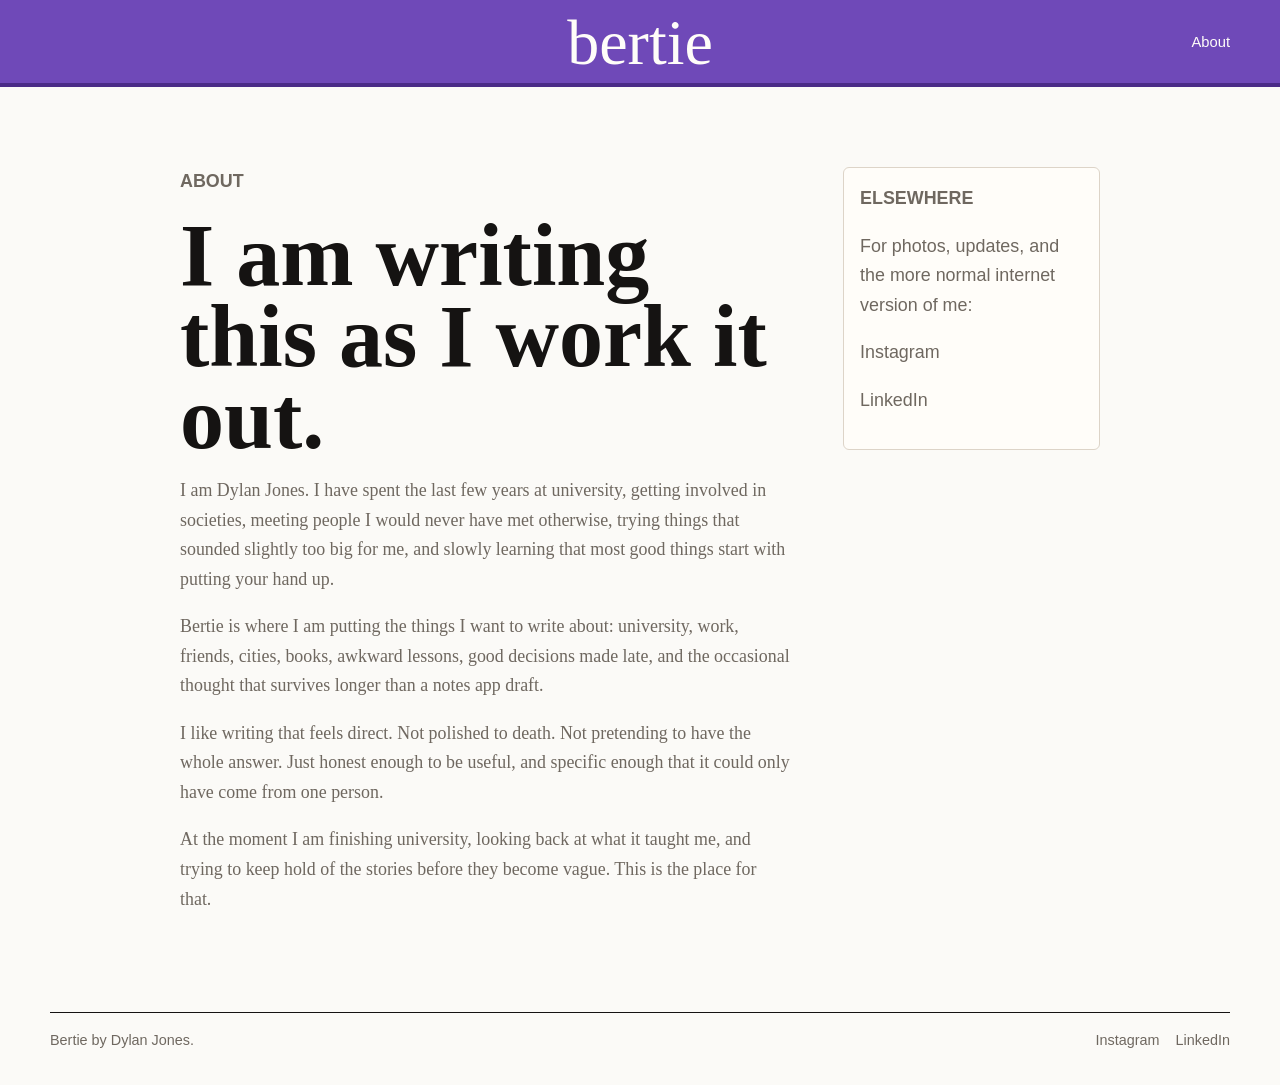
==== about.html @ 051f0f4d "banner changes" ====
<!doctype html>
<html lang="en">
  <head>
    <meta charset="utf-8">
    <meta name="viewport" content="width=device-width, initial-scale=1">
    <title>About | Bertie</title>
    <meta name="description" content="About Bertie, a place for writing by Dylan Jones.">
    <link rel="stylesheet" href="assets/css/site.css">
  </head>
  <body>
    <header class="site-header">
      <a class="brand" href="index.html">Bertie</a>
      <nav aria-label="Main navigation">
        <a href="about.html">About</a>
      </nav>
    </header>

    <main class="page">
      <div class="about-grid">
        <div>
          <p class="eyebrow">About</p>
          <h1>I am writing this as I work it out.</h1>
          <p>
            I am Dylan Jones. I have spent the last few years at university, getting involved in societies, meeting people I would never have met otherwise, trying things that sounded slightly too big for me, and slowly learning that most good things start with putting your hand up.
          </p>
          <p>
            Bertie is where I am putting the things I want to write about: university, work, friends, cities, books, awkward lessons, good decisions made late, and the occasional thought that survives longer than a notes app draft.
          </p>
          <p>
            I like writing that feels direct. Not polished to death. Not pretending to have the whole answer. Just honest enough to be useful, and specific enough that it could only have come from one person.
          </p>
          <p>
            At the moment I am finishing university, looking back at what it taught me, and trying to keep hold of the stories before they become vague. This is the place for that.
          </p>
        </div>

        <aside class="about-card">
          <p class="kicker">Elsewhere</p>
          <p>For photos, updates, and the more normal internet version of me:</p>
          <p><a class="text-link" href="https://www.instagram.com/dylan_jonesvpsoc/">Instagram</a></p>
          <p><a class="text-link" href="https://www.linkedin.com/in/dylanfjones/">LinkedIn</a></p>
        </aside>
      </div>
    </main>

    <footer class="site-footer">
      <p>Bertie by Dylan Jones.</p>
      <div class="social-links">
        <a href="https://www.instagram.com/dylan_jonesvpsoc/">Instagram</a>
        <a href="https://www.linkedin.com/in/dylanfjones/">LinkedIn</a>
      </div>
    </footer>
  </body>
</html>
---- assets/css/site.css ----
:root {
  color-scheme: light;
  --bg: #fbfaf7;
  --paper: #fffdf9;
  --ink: #151312;
  --text: #27231f;
  --muted: #6f6860;
  --line: #ddd4c8;
  --accent: #6f49b8;
  --accent-dark: #4a2b87;
  --accent-soft: #f0eafa;
  --green: #25584b;
  --blue: #263f73;
  --gold: #b6812d;
  --max: 1180px;
}

* {
  box-sizing: border-box;
}

html {
  scroll-behavior: smooth;
}

body {
  margin: 0;
  background: var(--bg);
  color: var(--text);
  font-family: Georgia, "Times New Roman", serif;
  line-height: 1.65;
}

img {
  display: block;
  max-width: 100%;
}

a {
  color: inherit;
}

.site-header {
  display: grid;
  grid-template-columns: minmax(0, 1fr) auto minmax(0, 1fr);
  gap: 1rem;
  align-items: center;
  width: 100%;
  margin: 0;
  padding: 0.85rem max(1rem, calc((100% - var(--max)) / 2)) 0.75rem;
  background: var(--accent);
  border-bottom: 4px solid var(--accent-dark);
}

.brand {
  grid-column: 2;
  color: #fffdf9;
  font-size: clamp(2.1rem, 5vw, 4.6rem);
  font-weight: 400;
  line-height: 0.9;
  letter-spacing: 0;
  text-decoration: none;
  text-transform: lowercase;
}

nav {
  grid-column: 3;
  display: flex;
  gap: 1rem;
  justify-content: flex-end;
  font-family: Arial, Helvetica, sans-serif;
  font-size: 0.92rem;
}

nav a,
.back-link,
.text-link {
  color: var(--muted);
  text-decoration: none;
}

.site-header nav a {
  color: #fffdf9;
}

nav a:hover,
.back-link:hover,
.text-link:hover,
.post-card a:hover h3 {
  color: var(--accent);
}

.site-header nav a:hover {
  color: var(--accent-soft);
}

main {
  width: min(var(--max), calc(100% - 2rem));
  margin: 0 auto;
}

.eyebrow,
.kicker,
time,
.tag {
  color: var(--accent);
  font-family: Arial, Helvetica, sans-serif;
  font-size: 0.76rem;
  font-weight: 800;
  letter-spacing: 0;
  text-transform: uppercase;
}

h1,
h2,
h3,
p,
blockquote {
  margin-top: 0;
}

h1,
h2,
h3 {
  color: var(--ink);
  letter-spacing: 0;
}

.home-hero {
  max-width: 920px;
  padding: clamp(2.5rem, 7vw, 6rem) 0 clamp(2rem, 5vw, 3.5rem);
}

.home-hero h1 {
  max-width: 880px;
  margin-bottom: 1rem;
  font-size: clamp(3.4rem, 10vw, 9rem);
  line-height: 0.84;
}

.home-hero p {
  max-width: 620px;
  color: var(--muted);
  font-size: 1.15rem;
}

.issue-strip {
  display: grid;
  grid-template-columns: 1fr auto;
  gap: 1rem;
  align-items: center;
  padding: 0.8rem 0;
  border-top: 1px solid var(--ink);
  border-bottom: 1px solid var(--ink);
  font-family: Arial, Helvetica, sans-serif;
  font-size: 0.82rem;
  font-weight: 800;
  text-transform: uppercase;
}

.post-index {
  padding: clamp(1rem, 2.5vw, 1.6rem) 0 clamp(2.5rem, 6vw, 4.5rem);
}

.news-grid {
  display: grid;
  grid-auto-flow: dense;
  grid-template-columns: repeat(12, minmax(0, 1fr));
  align-items: stretch;
  border-top: 3px solid var(--ink);
  border-left: 1px solid var(--line);
}

.post-card {
  display: grid;
  grid-template-rows: auto 1fr;
  gap: 0.8rem;
  align-items: start;
  min-height: 100%;
  padding: clamp(0.85rem, 2vw, 1.2rem);
  background: var(--paper);
  border-right: 1px solid var(--line);
  border-bottom: 1px solid var(--line);
  border-radius: 0;
}

.post-card a {
  display: block;
  text-decoration: none;
}

.post-card h3 {
  margin: 0 0 0.55rem;
  font-size: clamp(1.45rem, 3vw, 2.6rem);
  line-height: 0.98;
}

.post-card p {
  max-width: 640px;
  margin-bottom: 0;
  color: var(--muted);
  font-size: 1.04rem;
}

.post-card img {
  width: 100%;
  height: auto;
  min-height: 0;
  aspect-ratio: 4 / 3;
  object-fit: cover;
  border-radius: 0;
  border: 0;
}

.post-card--lead {
  grid-column: span 8;
  grid-row: span 2;
}

.post-card--lead h3 {
  font-size: clamp(2.4rem, 5.8vw, 5.4rem);
  line-height: 0.9;
}

.post-card--lead p {
  max-width: 760px;
  font-size: clamp(1.08rem, 1.8vw, 1.28rem);
}

.post-card--lead img {
  aspect-ratio: 16 / 9;
}

.post-card--tall {
  grid-column: span 4;
}

.post-card--tall img {
  aspect-ratio: 3 / 4;
}

.post-card:nth-child(3n + 3) {
  grid-column: span 4;
}

.post-card:nth-child(3n + 4) {
  grid-column: span 5;
}

.post-card:nth-child(3n + 5) {
  grid-column: span 3;
}

.page {
  max-width: 920px;
  padding: clamp(2.5rem, 7vw, 5rem) 0;
}

.page h1 {
  margin-bottom: 1rem;
  font-size: clamp(2.7rem, 7vw, 5.5rem);
  line-height: 0.93;
}

.page p {
  max-width: 720px;
  color: var(--muted);
  font-size: 1.12rem;
}

.about-grid {
  display: grid;
  grid-template-columns: minmax(0, 1fr) minmax(220px, 0.42fr);
  gap: clamp(1.5rem, 4vw, 4rem);
  align-items: start;
}

.about-card {
  padding: 1rem;
  background: var(--paper);
  border: 1px solid var(--line);
  border-radius: 6px;
  color: var(--muted);
  font-family: Arial, Helvetica, sans-serif;
  font-size: 0.92rem;
}

.article-shell {
  width: min(1240px, calc(100% - 2rem));
}

.article-hero {
  display: grid;
  grid-template-columns: minmax(0, 1fr) minmax(300px, 0.72fr);
  gap: clamp(1.5rem, 4vw, 4rem);
  align-items: center;
  padding: clamp(2rem, 5vw, 4rem) 0 clamp(1.8rem, 4vw, 3.5rem);
  border-bottom: 1px solid var(--ink);
}

.article-hero h1 {
  max-width: 760px;
  margin-bottom: 1rem;
  font-size: clamp(3rem, 6.7vw, 6.8rem);
  line-height: 0.88;
}

.dek {
  max-width: 690px;
  color: var(--muted);
  font-size: clamp(1.15rem, 2vw, 1.45rem);
  line-height: 1.35;
}

.article-meta {
  display: flex;
  flex-wrap: wrap;
  gap: 0.8rem;
  align-items: center;
  margin-bottom: 1.1rem;
  font-family: Arial, Helvetica, sans-serif;
}

.article-hero figure,
.media-block figure,
.image-pair figure {
  margin: 0;
}

.article-hero img {
  width: 100%;
  aspect-ratio: 4 / 5;
  max-height: 720px;
  object-fit: cover;
  border-radius: 6px;
}

.article-hero--wide {
  grid-template-columns: minmax(0, 0.85fr) minmax(360px, 1fr);
}

.article-hero--wide img {
  aspect-ratio: 5 / 4;
}

.article-hero--portrait {
  grid-template-columns: minmax(0, 1fr) minmax(260px, 430px);
}

.article-hero--portrait img {
  aspect-ratio: 3 / 4;
  object-position: center top;
}

figcaption {
  margin-top: 0.55rem;
  color: var(--muted);
  font-family: Arial, Helvetica, sans-serif;
  font-size: 0.78rem;
  line-height: 1.4;
}

.article-layout {
  display: grid;
  grid-template-columns: minmax(120px, 0.42fr) minmax(0, 700px) minmax(120px, 0.42fr);
  gap: clamp(1rem, 3vw, 2.5rem);
  padding: clamp(2rem, 5vw, 3.5rem) 0;
}

.article-layout--plain {
  display: block;
  max-width: 720px;
  margin: 0 auto;
}

.article-aside {
  position: sticky;
  top: 1rem;
  align-self: start;
  color: var(--muted);
  font-family: Arial, Helvetica, sans-serif;
  font-size: 0.85rem;
  line-height: 1.5;
}

.article-body {
  grid-column: 2;
  font-size: clamp(1.12rem, 1.6vw, 1.26rem);
}

.article-body p {
  margin-bottom: 1.35rem;
}

.article-body h2 {
  margin: 2.5rem 0 0.85rem;
  font-size: clamp(2rem, 5vw, 4.2rem);
  line-height: 0.93;
}

.article-body ul {
  margin: 0 0 1.45rem;
  padding-left: 1.2rem;
}

.article-body li {
  margin-bottom: 0.4rem;
}

.dropcap:first-letter {
  float: left;
  padding: 0.08rem 0.45rem 0 0;
  color: var(--accent);
  font-size: 4.5rem;
  line-height: 0.85;
}

.pullquote {
  margin: 2.25rem 0;
  padding: 1rem 0;
  border-top: 3px solid var(--ink);
  border-bottom: 1px solid var(--line);
  color: var(--ink);
  font-size: clamp(2rem, 5vw, 4.3rem);
  line-height: 0.95;
}

.media-block {
  grid-column: 1 / -1;
  margin: clamp(1rem, 4vw, 2.5rem) 0;
}

.media-block img {
  width: 100%;
  max-height: 640px;
  object-fit: cover;
  border-radius: 6px;
}

.image-pair {
  display: grid;
  grid-column: 1 / -1;
  grid-template-columns: 0.9fr 1.1fr;
  gap: 1rem;
  margin: clamp(1rem, 4vw, 2.5rem) 0;
}

.image-pair img {
  width: 100%;
  height: 100%;
  min-height: 320px;
  max-height: 620px;
  object-fit: cover;
  border-radius: 6px;
}

.article-footer {
  max-width: 720px;
  margin: 0 auto clamp(2.5rem, 6vw, 5rem);
  padding-top: 1.5rem;
  border-top: 1px solid var(--line);
}

footer {
  width: min(var(--max), calc(100% - 2rem));
  margin: 0 auto;
  padding: 1rem 0 2rem;
  border-top: 1px solid var(--ink);
  color: var(--muted);
  font-family: Arial, Helvetica, sans-serif;
  font-size: 0.9rem;
}

.site-footer {
  display: flex;
  align-items: center;
  justify-content: space-between;
  gap: 1rem;
}

.social-links {
  display: flex;
  gap: 1rem;
}

.social-links a {
  color: var(--muted);
  text-decoration: none;
}

.social-links a:hover {
  color: var(--accent);
}

footer p {
  margin: 0;
}

@media (max-width: 920px) {
  .home-hero,
  .article-hero,
  .article-layout,
  .about-grid {
    display: block;
  }

  .home-hero img,
  .article-hero figure {
    margin-top: 1.25rem;
  }

  .article-aside {
    position: static;
    margin-bottom: 1.4rem;
    padding-bottom: 1rem;
    border-bottom: 1px solid var(--line);
  }

  .article-body {
    grid-column: auto;
  }
}

@media (max-width: 680px) {
  .image-pair {
    display: block;
  }

  .site-header {
    grid-template-columns: 1fr auto 1fr;
  }

  nav {
    margin-top: 0;
    justify-content: flex-start;
  }

  .issue-strip {
    grid-template-columns: 1fr;
  }

  .news-grid {
    grid-template-columns: 1fr;
    border-left: 0;
  }

  .post-card,
  .post-card--lead,
  .post-card--tall {
    grid-column: auto;
    grid-row: auto;
  }

  .post-card img,
  .image-pair img {
    min-height: 0;
    aspect-ratio: 4 / 3;
  }

  .post-card h3 {
    font-size: clamp(1.55rem, 9vw, 2.25rem);
    overflow-wrap: anywhere;
  }

  .site-footer {
    display: block;
  }

  .social-links {
    margin-top: 0.7rem;
  }
}
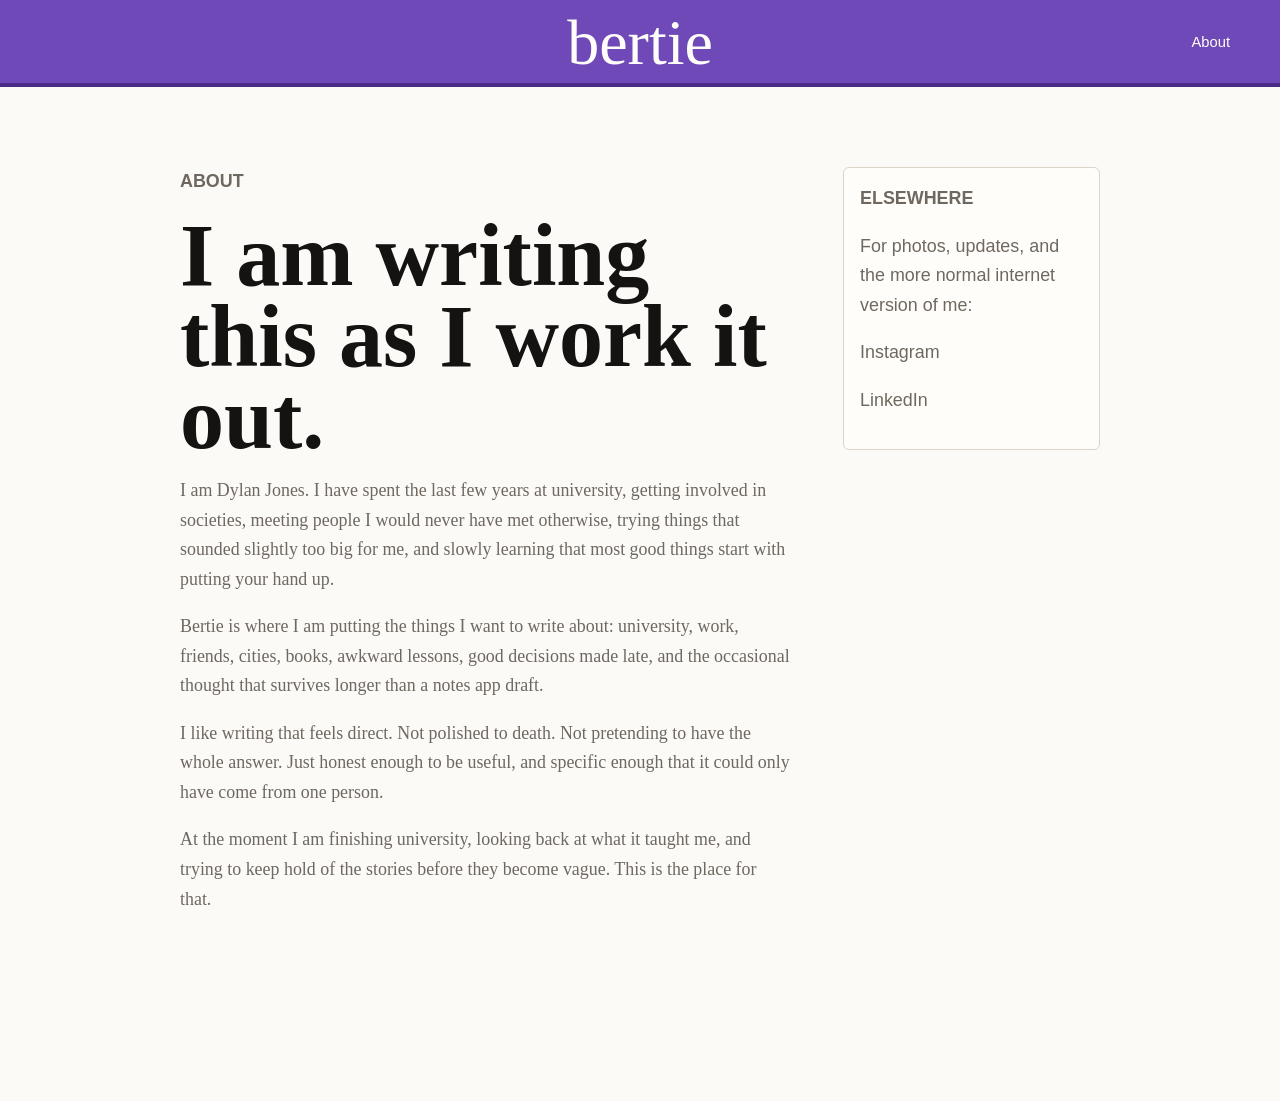
==== commit c07f8b9f: "js added" ====
--- a/about.html
+++ b/about.html
@@ -50,5 +50,6 @@
         <a href="https://www.linkedin.com/in/dylanfjones/">LinkedIn</a>
       </div>
     </footer>
+    <script src="assets/js/site.js" defer></script>
   </body>
 </html>
--- a/assets/css/site.css
+++ b/assets/css/site.css
@@ -31,6 +31,21 @@
   line-height: 1.65;
 }
 
+@media (prefers-reduced-motion: no-preference) {
+  .js [data-reveal] {
+    opacity: 0;
+    transform: translateY(16px);
+    transition:
+      opacity 600ms ease,
+      transform 600ms ease;
+  }
+
+  .js [data-reveal].is-visible {
+    opacity: 1;
+    transform: translateY(0);
+  }
+}
+
 img {
   display: block;
   max-width: 100%;
@@ -41,6 +56,9 @@
 }
 
 .site-header {
+  position: sticky;
+  top: 0;
+  z-index: 10;
   display: grid;
   grid-template-columns: minmax(0, 1fr) auto minmax(0, 1fr);
   gap: 1rem;
@@ -50,6 +68,15 @@
   padding: 0.85rem max(1rem, calc((100% - var(--max)) / 2)) 0.75rem;
   background: var(--accent);
   border-bottom: 4px solid var(--accent-dark);
+  transition:
+    padding 220ms ease,
+    box-shadow 220ms ease;
+}
+
+.site-header.is-scrolled {
+  padding-top: 0.55rem;
+  padding-bottom: 0.5rem;
+  box-shadow: 0 8px 24px rgb(21 19 18 / 0.12);
 }
 
 .brand {
@@ -61,6 +88,11 @@
   letter-spacing: 0;
   text-decoration: none;
   text-transform: lowercase;
+  transition: transform 220ms ease;
+}
+
+.site-header.is-scrolled .brand {
+  transform: scale(0.93);
 }
 
 nav {
@@ -172,16 +204,32 @@
 }
 
 .post-card {
+  --mx: 50%;
+  --my: 0%;
   display: grid;
   grid-template-rows: auto 1fr;
   gap: 0.8rem;
   align-items: start;
   min-height: 100%;
   padding: clamp(0.85rem, 2vw, 1.2rem);
-  background: var(--paper);
+  background:
+    radial-gradient(circle at var(--mx) var(--my), rgb(111 73 184 / 0.12), transparent 32%),
+    var(--paper);
   border-right: 1px solid var(--line);
   border-bottom: 1px solid var(--line);
   border-radius: 0;
+  transition:
+    box-shadow 200ms ease,
+    transform 200ms ease;
+}
+
+.post-card.is-active {
+  transform: translateY(-2px);
+  box-shadow: 0 14px 28px rgb(21 19 18 / 0.08);
+}
+
+.js .post-card[data-reveal].is-visible.is-active {
+  transform: translateY(-2px);
 }
 
 .post-card a {
@@ -210,6 +258,14 @@
   object-fit: cover;
   border-radius: 0;
   border: 0;
+  transition:
+    filter 220ms ease,
+    transform 220ms ease;
+}
+
+.post-card.is-active img {
+  filter: saturate(1.08) contrast(1.02);
+  transform: scale(1.01);
 }
 
 .post-card--lead {
@@ -496,6 +552,30 @@
   margin: 0;
 }
 
+.reading-progress {
+  position: fixed;
+  top: 0;
+  left: 0;
+  z-index: 20;
+  width: 100%;
+  height: 4px;
+  transform: scaleX(0);
+  transform-origin: left;
+  background: var(--gold);
+  pointer-events: none;
+}
+
+@media (prefers-reduced-motion: reduce) {
+  *,
+  *::before,
+  *::after {
+    scroll-behavior: auto !important;
+    transition-duration: 0.01ms !important;
+    animation-duration: 0.01ms !important;
+    animation-iteration-count: 1 !important;
+  }
+}
+
 @media (max-width: 920px) {
   .home-hero,
   .article-hero,
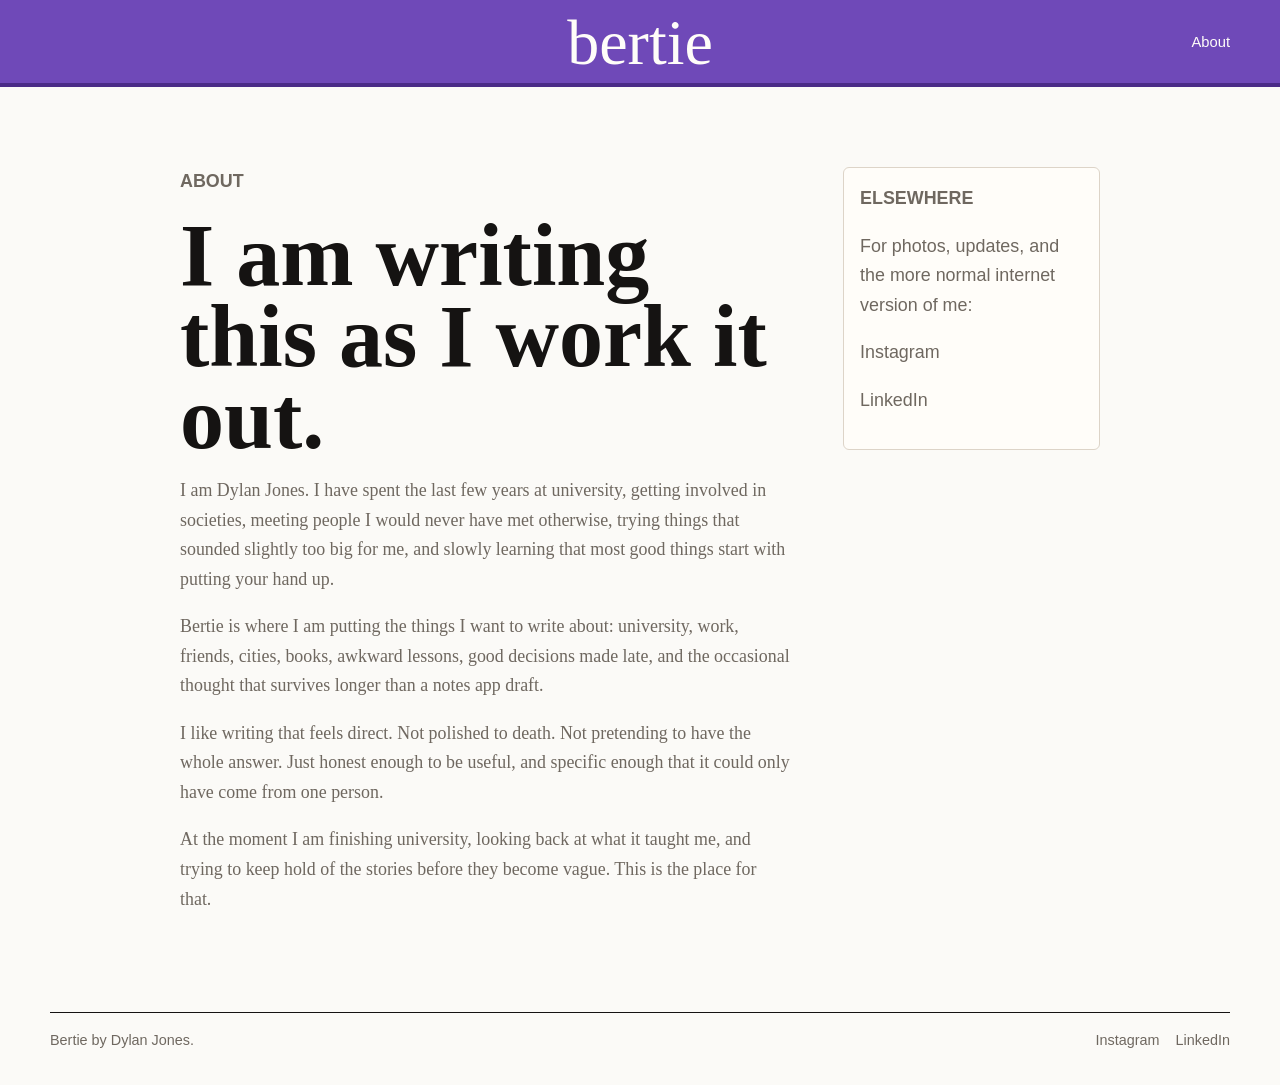
==== commit 4298a781: "Improved overall site" ====
--- a/about.html
+++ b/about.html
@@ -8,14 +8,10 @@
     <link rel="stylesheet" href="assets/css/site.css">
   </head>
   <body>
-    <header class="site-header">
-      <a class="brand" href="index.html">Bertie</a>
-      <nav aria-label="Main navigation">
-        <a href="about.html">About</a>
-      </nav>
-    </header>
+    <a class="skip-link" href="#main">Skip to content</a>
+    <div data-include="header" data-base=""></div>
 
-    <main class="page">
+    <main class="page" id="main">
       <div class="about-grid">
         <div>
           <p class="eyebrow">About</p>
@@ -43,13 +39,7 @@
       </div>
     </main>
 
-    <footer class="site-footer">
-      <p>Bertie by Dylan Jones.</p>
-      <div class="social-links">
-        <a href="https://www.instagram.com/dylan_jonesvpsoc/">Instagram</a>
-        <a href="https://www.linkedin.com/in/dylanfjones/">LinkedIn</a>
-      </div>
-    </footer>
+    <div data-include="footer" data-base=""></div>
     <script src="assets/js/site.js" defer></script>
   </body>
 </html>
--- a/assets/css/site.css
+++ b/assets/css/site.css
@@ -29,6 +29,17 @@
   color: var(--text);
   font-family: Georgia, "Times New Roman", serif;
   line-height: 1.65;
+  text-rendering: optimizeLegibility;
+}
+
+::selection {
+  background: var(--accent-soft);
+  color: var(--ink);
+}
+
+:focus-visible {
+  outline: 3px solid var(--gold);
+  outline-offset: 4px;
 }
 
 @media (prefers-reduced-motion: no-preference) {
@@ -53,6 +64,25 @@
 
 a {
   color: inherit;
+}
+
+.skip-link {
+  position: fixed;
+  top: 0.75rem;
+  left: 0.75rem;
+  z-index: 30;
+  padding: 0.55rem 0.75rem;
+  background: var(--ink);
+  color: #fffdf9;
+  font-family: Arial, Helvetica, sans-serif;
+  font-size: 0.82rem;
+  font-weight: 800;
+  text-decoration: none;
+  transform: translateY(-160%);
+}
+
+.skip-link:focus {
+  transform: translateY(0);
 }
 
 .site-header {
@@ -196,8 +226,7 @@
 
 .news-grid {
   display: grid;
-  grid-auto-flow: dense;
-  grid-template-columns: repeat(12, minmax(0, 1fr));
+  grid-template-columns: repeat(2, minmax(0, 1fr));
   align-items: stretch;
   border-top: 3px solid var(--ink);
   border-left: 1px solid var(--line);
@@ -228,6 +257,10 @@
   box-shadow: 0 14px 28px rgb(21 19 18 / 0.08);
 }
 
+.post-card:focus-within {
+  box-shadow: inset 0 0 0 3px var(--gold);
+}
+
 .js .post-card[data-reveal].is-visible.is-active {
   transform: translateY(-2px);
 }
@@ -241,6 +274,16 @@
   margin: 0 0 0.55rem;
   font-size: clamp(1.45rem, 3vw, 2.6rem);
   line-height: 0.98;
+}
+
+.post-label {
+  display: inline-block;
+  margin-bottom: 0.75rem;
+  color: var(--accent);
+  font-family: Arial, Helvetica, sans-serif;
+  font-size: 0.74rem;
+  font-weight: 800;
+  text-transform: uppercase;
 }
 
 .post-card p {
@@ -269,8 +312,7 @@
 }
 
 .post-card--lead {
-  grid-column: span 8;
-  grid-row: span 2;
+  grid-column: 1 / -1;
 }
 
 .post-card--lead h3 {
@@ -287,24 +329,49 @@
   aspect-ratio: 16 / 9;
 }
 
+.post-card--text {
+  min-height: clamp(230px, 30vw, 360px);
+  background:
+    linear-gradient(135deg, rgb(111 73 184 / 0.16), transparent 56%),
+    var(--paper);
+}
+
+.post-card--text a {
+  align-self: end;
+}
+
+.post-card--showcase {
+  min-height: clamp(250px, 34vw, 410px);
+  background:
+    linear-gradient(135deg, rgb(21 19 18 / 0.24), transparent 58%),
+    linear-gradient(120deg, var(--accent), var(--blue));
+}
+
+.post-card--showcase h3,
+.post-card--showcase p,
+.post-card--showcase .post-label {
+  color: #fffdf9;
+}
+
+.post-card--showcase p {
+  max-width: 560px;
+  color: rgb(255 253 249 / 0.82);
+}
+
+.post-card--showcase a {
+  align-self: end;
+}
+
 .post-card--tall {
-  grid-column: span 4;
+  grid-column: span 1;
 }
 
 .post-card--tall img {
   aspect-ratio: 3 / 4;
 }
 
-.post-card:nth-child(3n + 3) {
-  grid-column: span 4;
-}
-
-.post-card:nth-child(3n + 4) {
-  grid-column: span 5;
-}
-
-.post-card:nth-child(3n + 5) {
-  grid-column: span 3;
+.post-card:not(.post-card--lead) {
+  grid-column: span 1;
 }
 
 .page {
@@ -377,6 +444,20 @@
   font-family: Arial, Helvetica, sans-serif;
 }
 
+.reading-time {
+  color: var(--muted);
+  font-size: 0.76rem;
+  font-weight: 800;
+  letter-spacing: 0;
+  text-transform: uppercase;
+}
+
+.reading-time::before {
+  content: "/";
+  margin-right: 0.8rem;
+  color: var(--line);
+}
+
 .article-hero figure,
 .media-block figure,
 .image-pair figure {
@@ -408,6 +489,25 @@
   object-position: center top;
 }
 
+.article-hero--text {
+  display: block;
+  max-width: 900px;
+}
+
+.article-hero--text h1 {
+  max-width: 860px;
+}
+
+.article-hero--showcase {
+  display: block;
+  max-width: 920px;
+  padding-bottom: clamp(1.4rem, 3vw, 2.5rem);
+}
+
+.article-hero--showcase h1 {
+  max-width: 860px;
+}
+
 figcaption {
   margin-top: 0.55rem;
   color: var(--muted);
@@ -472,13 +572,13 @@
 }
 
 .pullquote {
-  margin: 2.25rem 0;
-  padding: 1rem 0;
-  border-top: 3px solid var(--ink);
+  margin: 2rem 0;
+  padding: 0.85rem 0 0.95rem;
+  border-top: 2px solid var(--ink);
   border-bottom: 1px solid var(--line);
   color: var(--ink);
-  font-size: clamp(2rem, 5vw, 4.3rem);
-  line-height: 0.95;
+  font-size: clamp(1.45rem, 2.8vw, 2.35rem);
+  line-height: 1.08;
 }
 
 .media-block {
@@ -510,11 +610,80 @@
   border-radius: 6px;
 }
 
+.showcase-layout {
+  display: grid;
+  grid-template-columns: minmax(0, 0.58fr) minmax(326px, 0.42fr);
+  gap: clamp(1.5rem, 5vw, 4rem);
+  align-items: start;
+  padding: clamp(2rem, 5vw, 3.5rem) 0;
+}
+
+.showcase-copy {
+  max-width: 620px;
+  font-size: clamp(1.3rem, 2vw, 1.7rem);
+  line-height: 1.28;
+}
+
+.showcase-copy p {
+  margin-bottom: 1rem;
+}
+
+.embed-showcase {
+  position: sticky;
+  top: clamp(6rem, 12vw, 8rem);
+  justify-self: end;
+  width: min(100%, 540px);
+  padding: 0.65rem;
+  background: var(--paper);
+  border: 1px solid var(--line);
+  box-shadow: 0 18px 40px rgb(21 19 18 / 0.1);
+}
+
+.embed-showcase .instagram-media {
+  min-width: 0 !important;
+  margin: 0 !important;
+}
+
+.embed-showcase a {
+  color: var(--accent);
+  font-family: Arial, Helvetica, sans-serif;
+  font-weight: 800;
+}
+
 .article-footer {
+  display: flex;
+  flex-wrap: wrap;
+  gap: 0.8rem 1rem;
+  align-items: center;
+  justify-content: space-between;
   max-width: 720px;
   margin: 0 auto clamp(2.5rem, 6vw, 5rem);
   padding-top: 1.5rem;
   border-top: 1px solid var(--line);
+}
+
+.view-counter {
+  display: inline-flex;
+  gap: 0.35rem;
+  align-items: baseline;
+  margin: 0;
+  color: var(--muted);
+  font-family: Arial, Helvetica, sans-serif;
+  font-size: 0.82rem;
+}
+
+.view-counter__value {
+  color: var(--ink);
+  font-weight: 800;
+}
+
+.view-counter__label {
+  text-transform: uppercase;
+}
+
+.view-counter.has-error .view-counter__value {
+  color: var(--muted);
+  font-weight: 400;
 }
 
 footer {
@@ -558,11 +727,55 @@
   left: 0;
   z-index: 20;
   width: 100%;
-  height: 4px;
+  height: 5px;
+  background: rgb(21 19 18 / 0.1);
+  pointer-events: none;
+}
+
+.reading-progress span {
+  display: block;
+  width: 100%;
+  height: 100%;
   transform: scaleX(0);
   transform-origin: left;
-  background: var(--gold);
+  background: linear-gradient(90deg, var(--gold), var(--accent-soft));
+  box-shadow: 0 1px 8px rgb(21 19 18 / 0.18);
+}
+
+.back-to-top {
+  position: fixed;
+  right: max(1rem, calc((100% - var(--max)) / 2));
+  bottom: 1rem;
+  z-index: 15;
+  padding: 0.65rem 0.85rem;
+  border: 1px solid rgb(255 253 249 / 0.42);
+  border-radius: 999px;
+  background: var(--accent);
+  color: #fffdf9;
+  box-shadow: 0 12px 28px rgb(21 19 18 / 0.18);
+  cursor: pointer;
+  font-family: Arial, Helvetica, sans-serif;
+  font-size: 0.78rem;
+  font-weight: 800;
+  letter-spacing: 0;
+  opacity: 0;
   pointer-events: none;
+  text-transform: uppercase;
+  transform: translateY(10px);
+  transition:
+    opacity 180ms ease,
+    transform 180ms ease,
+    background 180ms ease;
+}
+
+.back-to-top:hover {
+  background: var(--accent-dark);
+}
+
+.back-to-top.is-visible {
+  opacity: 1;
+  pointer-events: auto;
+  transform: translateY(0);
 }
 
 @media (prefers-reduced-motion: reduce) {
@@ -580,7 +793,8 @@
   .home-hero,
   .article-hero,
   .article-layout,
-  .about-grid {
+  .about-grid,
+  .showcase-layout {
     display: block;
   }
 
@@ -599,6 +813,11 @@
   .article-body {
     grid-column: auto;
   }
+
+  .embed-showcase {
+    position: static;
+    margin-top: 1.25rem;
+  }
 }
 
 @media (max-width: 680px) {
@@ -649,4 +868,8 @@
   .social-links {
     margin-top: 0.7rem;
   }
-}
+
+  .back-to-top {
+    right: 1rem;
+  }
+}
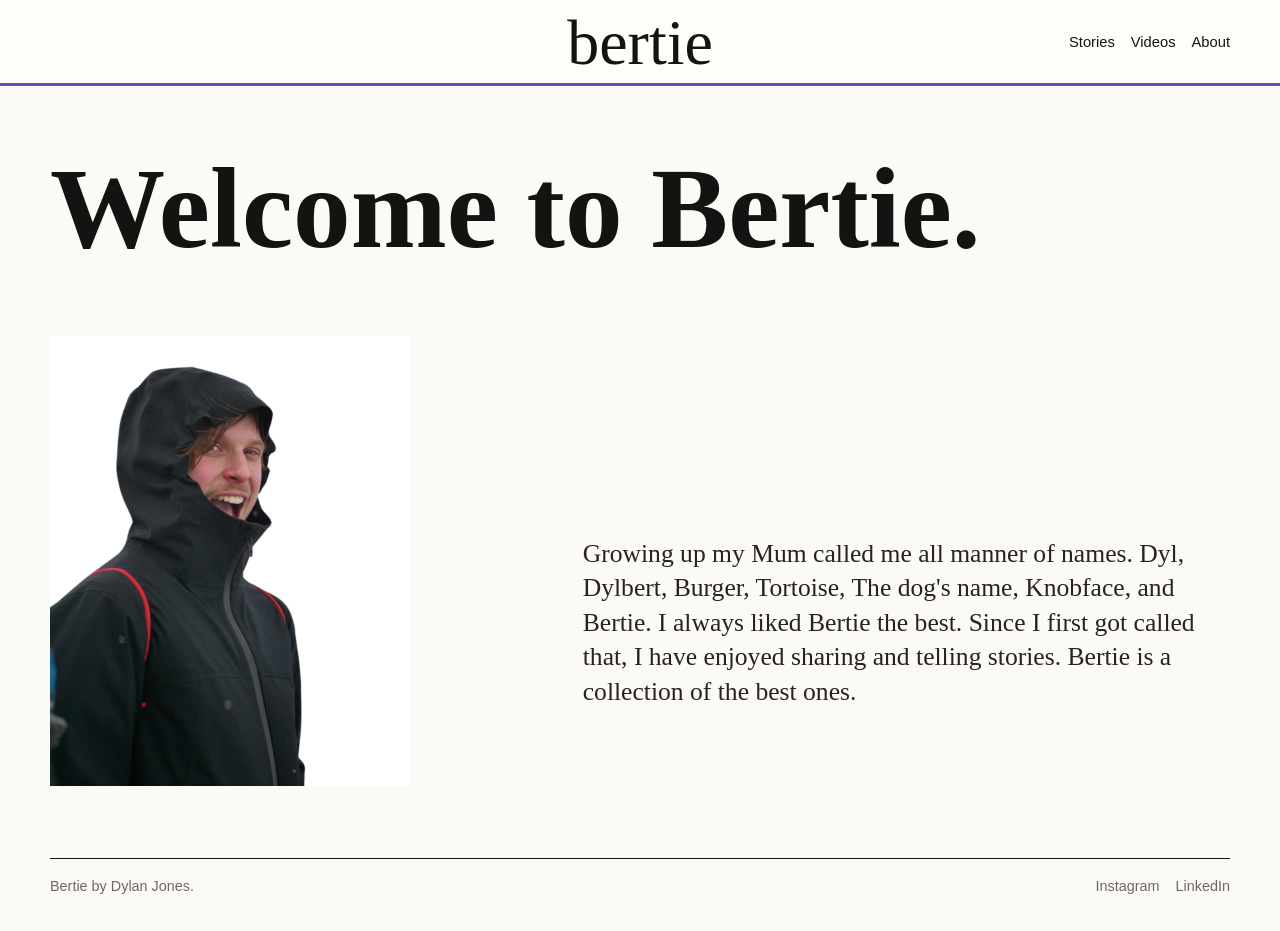
==== commit be15683a: "about page + videos" ====
--- a/about.html
+++ b/about.html
@@ -11,31 +11,21 @@
     <a class="skip-link" href="#main">Skip to content</a>
     <div data-include="header" data-base=""></div>
 
-    <main class="page" id="main">
-      <div class="about-grid">
-        <div>
-          <p class="eyebrow">About</p>
-          <h1>I am writing this as I work it out.</h1>
+    <main class="about-page" id="main">
+      <header class="about-hero">
+        <h1>Welcome to Bertie.</h1>
+      </header>
+
+      <div class="about-story">
+        <figure>
+          <img src="assets/images/Dylan.png" alt="Dylan Jones" loading="eager" decoding="async">
+        </figure>
+
+        <div class="about-copy">
           <p>
-            I am Dylan Jones. I have spent the last few years at university, getting involved in societies, meeting people I would never have met otherwise, trying things that sounded slightly too big for me, and slowly learning that most good things start with putting your hand up.
-          </p>
-          <p>
-            Bertie is where I am putting the things I want to write about: university, work, friends, cities, books, awkward lessons, good decisions made late, and the occasional thought that survives longer than a notes app draft.
-          </p>
-          <p>
-            I like writing that feels direct. Not polished to death. Not pretending to have the whole answer. Just honest enough to be useful, and specific enough that it could only have come from one person.
-          </p>
-          <p>
-            At the moment I am finishing university, looking back at what it taught me, and trying to keep hold of the stories before they become vague. This is the place for that.
+            Growing up my Mum called me all manner of names. Dyl, Dylbert, Burger, Tortoise, The dog's name, Knobface, and Bertie. I always liked Bertie the best. Since I first got called that, I have enjoyed sharing and telling stories. Bertie is a collection of the best ones.
           </p>
         </div>
-
-        <aside class="about-card">
-          <p class="kicker">Elsewhere</p>
-          <p>For photos, updates, and the more normal internet version of me:</p>
-          <p><a class="text-link" href="https://www.instagram.com/dylan_jonesvpsoc/">Instagram</a></p>
-          <p><a class="text-link" href="https://www.linkedin.com/in/dylanfjones/">LinkedIn</a></p>
-        </aside>
       </div>
     </main>
 
--- a/assets/css/site.css
+++ b/assets/css/site.css
@@ -96,8 +96,8 @@
   width: 100%;
   margin: 0;
   padding: 0.85rem max(1rem, calc((100% - var(--max)) / 2)) 0.75rem;
-  background: var(--accent);
-  border-bottom: 4px solid var(--accent-dark);
+  background: var(--paper);
+  border-bottom: 3px solid var(--accent);
   transition:
     padding 220ms ease,
     box-shadow 220ms ease;
@@ -111,7 +111,7 @@
 
 .brand {
   grid-column: 2;
-  color: #fffdf9;
+  color: var(--ink);
   font-size: clamp(2.1rem, 5vw, 4.6rem);
   font-weight: 400;
   line-height: 0.9;
@@ -142,7 +142,7 @@
 }
 
 .site-header nav a {
-  color: #fffdf9;
+  color: var(--ink);
 }
 
 nav a:hover,
@@ -153,7 +153,7 @@
 }
 
 .site-header nav a:hover {
-  color: var(--accent-soft);
+  color: var(--accent);
 }
 
 main {
@@ -242,7 +242,7 @@
   min-height: 100%;
   padding: clamp(0.85rem, 2vw, 1.2rem);
   background:
-    radial-gradient(circle at var(--mx) var(--my), rgb(111 73 184 / 0.12), transparent 32%),
+    radial-gradient(circle at var(--mx) var(--my), rgb(111 73 184 / 0.07), transparent 32%),
     var(--paper);
   border-right: 1px solid var(--line);
   border-bottom: 1px solid var(--line);
@@ -268,6 +268,20 @@
 .post-card a {
   display: block;
   text-decoration: none;
+}
+
+.post-card__media {
+  position: relative;
+  overflow: hidden;
+  aspect-ratio: 16 / 9;
+  margin-bottom: 1rem;
+  background: var(--ink);
+}
+
+.post-card__media video {
+  width: 100%;
+  height: 100%;
+  object-fit: cover;
 }
 
 .post-card h3 {
@@ -332,7 +346,7 @@
 .post-card--text {
   min-height: clamp(230px, 30vw, 360px);
   background:
-    linear-gradient(135deg, rgb(111 73 184 / 0.16), transparent 56%),
+    linear-gradient(135deg, rgb(111 73 184 / 0.08), transparent 56%),
     var(--paper);
 }
 
@@ -343,8 +357,8 @@
 .post-card--showcase {
   min-height: clamp(250px, 34vw, 410px);
   background:
-    linear-gradient(135deg, rgb(21 19 18 / 0.24), transparent 58%),
-    linear-gradient(120deg, var(--accent), var(--blue));
+    linear-gradient(135deg, rgb(111 73 184 / 0.11), transparent 54%),
+    var(--ink);
 }
 
 .post-card--showcase h3,
@@ -362,6 +376,20 @@
   align-self: end;
 }
 
+.post-card--video {
+  background: var(--paper);
+}
+
+.post-card--video h3,
+.post-card--video p,
+.post-card--video .post-label {
+  color: var(--ink);
+}
+
+.post-card--video p {
+  color: var(--muted);
+}
+
 .post-card--tall {
   grid-column: span 1;
 }
@@ -372,6 +400,192 @@
 
 .post-card:not(.post-card--lead) {
   grid-column: span 1;
+}
+
+.video-index {
+  padding: clamp(2rem, 5vw, 4rem) 0 clamp(2.5rem, 6vw, 5rem);
+}
+
+.video-index__header {
+  max-width: 820px;
+  margin-bottom: clamp(1.5rem, 4vw, 3rem);
+}
+
+.video-index__header h1 {
+  margin-bottom: 0.8rem;
+  font-size: clamp(3rem, 8vw, 7rem);
+  line-height: 0.88;
+}
+
+.video-index__header p:last-child {
+  max-width: 620px;
+  color: var(--muted);
+  font-size: clamp(1.08rem, 2vw, 1.3rem);
+  line-height: 1.38;
+}
+
+.video-grid {
+  display: grid;
+  grid-template-columns: repeat(2, minmax(0, 1fr));
+  gap: 1rem;
+  border: 0;
+}
+
+.video-card {
+  --mx: 50%;
+  --my: 0%;
+  min-height: 100%;
+  background:
+    radial-gradient(circle at var(--mx) var(--my), rgb(111 73 184 / 0.08), transparent 34%),
+    var(--paper);
+  border-top: 3px solid var(--ink);
+  box-shadow: inset 0 0 0 1px var(--line);
+  transition:
+    box-shadow 200ms ease,
+    transform 200ms ease;
+}
+
+.video-card.is-active {
+  transform: translateY(-2px);
+  box-shadow:
+    inset 0 0 0 1px var(--line),
+    0 14px 28px rgb(21 19 18 / 0.08);
+}
+
+.js .video-card[data-reveal].is-visible.is-active {
+  transform: translateY(-2px);
+}
+
+.video-card a {
+  display: grid;
+  grid-template-rows: auto 1fr;
+  gap: 1rem;
+  min-height: 100%;
+  padding: clamp(0.85rem, 2vw, 1.1rem);
+  text-decoration: none;
+}
+
+.video-card__media {
+  position: relative;
+  overflow: hidden;
+  aspect-ratio: 16 / 9;
+  background: var(--ink);
+}
+
+.video-card__media video {
+  width: 100%;
+  height: 100%;
+  object-fit: cover;
+  filter: saturate(1.02) contrast(1.02);
+}
+
+.video-card__media::after {
+  content: "";
+  position: absolute;
+  inset: 0;
+  background: linear-gradient(180deg, transparent 55%, rgb(21 19 18 / 0.28));
+  pointer-events: none;
+}
+
+.video-card__media--pending {
+  display: grid;
+  place-items: center;
+  color: rgb(255 253 249 / 0.78);
+  font-family: Arial, Helvetica, sans-serif;
+  font-size: 0.76rem;
+  font-weight: 800;
+  text-transform: uppercase;
+}
+
+.video-card__body {
+  align-self: end;
+}
+
+.video-card h2 {
+  margin-bottom: 0.6rem;
+  color: var(--ink);
+  font-size: clamp(2rem, 4.5vw, 4.4rem);
+  line-height: 0.92;
+}
+
+.video-card p {
+  max-width: 520px;
+  margin-bottom: 0;
+  color: var(--muted);
+  font-size: 1.08rem;
+}
+
+.story-index {
+  padding: clamp(2rem, 5vw, 4rem) 0 clamp(2.5rem, 6vw, 5rem);
+}
+
+.story-index__header {
+  max-width: 820px;
+  margin-bottom: clamp(1.5rem, 4vw, 3rem);
+}
+
+.story-index__header h1 {
+  margin-bottom: 0;
+  font-size: clamp(3rem, 8vw, 7rem);
+  line-height: 0.88;
+}
+
+.story-grid {
+  display: grid;
+  grid-template-columns: repeat(2, minmax(0, 1fr));
+  gap: 1rem;
+}
+
+.story-card {
+  --mx: 50%;
+  --my: 0%;
+  min-height: 100%;
+  background:
+    radial-gradient(circle at var(--mx) var(--my), rgb(111 73 184 / 0.06), transparent 34%),
+    var(--paper);
+  border-top: 3px solid var(--ink);
+  box-shadow: inset 0 0 0 1px var(--line);
+  transition:
+    box-shadow 200ms ease,
+    transform 200ms ease;
+}
+
+.story-card.is-active {
+  transform: translateY(-2px);
+  box-shadow:
+    inset 0 0 0 1px var(--line),
+    0 14px 28px rgb(21 19 18 / 0.08);
+}
+
+.js .story-card[data-reveal].is-visible.is-active {
+  transform: translateY(-2px);
+}
+
+.story-card a {
+  display: grid;
+  gap: 1rem;
+  min-height: 100%;
+  padding: clamp(0.85rem, 2vw, 1.1rem);
+  text-decoration: none;
+}
+
+.story-card img {
+  width: 100%;
+  aspect-ratio: 16 / 9;
+  object-fit: cover;
+}
+
+.story-card h2 {
+  margin-bottom: 0.6rem;
+  font-size: clamp(1.8rem, 4vw, 3.6rem);
+  line-height: 0.94;
+}
+
+.story-card p {
+  max-width: 560px;
+  margin-bottom: 0;
+  color: var(--muted);
+  font-size: 1.04rem;
 }
 
 .page {
@@ -406,6 +620,46 @@
   color: var(--muted);
   font-family: Arial, Helvetica, sans-serif;
   font-size: 0.92rem;
+}
+
+.about-page {
+  min-height: calc(100vh - 8rem);
+  padding: clamp(2.5rem, 6vw, 4.5rem) 0 0;
+}
+
+.about-hero h1 {
+  max-width: 960px;
+  margin-bottom: clamp(2rem, 6vw, 5rem);
+  font-size: clamp(3.4rem, 9vw, 8rem);
+  line-height: 0.88;
+}
+
+.about-story {
+  display: grid;
+  grid-template-columns: minmax(220px, 0.42fr) minmax(0, 0.58fr);
+  gap: clamp(1.5rem, 5vw, 4rem);
+  align-items: end;
+}
+
+.about-story figure {
+  align-self: end;
+  margin: 0;
+}
+
+.about-story img {
+  width: min(100%, 360px);
+  object-fit: contain;
+}
+
+.about-copy {
+  padding-bottom: clamp(2rem, 6vw, 5rem);
+}
+
+.about-copy p {
+  max-width: 720px;
+  margin-bottom: 0;
+  font-size: clamp(1.25rem, 2vw, 1.7rem);
+  line-height: 1.35;
 }
 
 .article-shell {
@@ -618,6 +872,25 @@
   padding: clamp(2rem, 5vw, 3.5rem) 0;
 }
 
+.video-post .showcase-layout {
+  display: block;
+  max-width: 780px;
+  margin: 0 auto;
+}
+
+.video-post .showcase-copy {
+  max-width: 720px;
+  margin: 0 auto 1.25rem;
+  font-size: clamp(1.08rem, 1.7vw, 1.35rem);
+  text-align: center;
+}
+
+.video-post .embed-showcase {
+  position: static;
+  width: min(100%, 780px);
+  margin: 0 auto;
+}
+
 .showcase-copy {
   max-width: 620px;
   font-size: clamp(1.3rem, 2vw, 1.7rem);
@@ -626,6 +899,15 @@
 
 .showcase-copy p {
   margin-bottom: 1rem;
+}
+
+.video-note {
+  padding-top: 1rem;
+  border-top: 1px solid var(--line);
+  color: var(--muted);
+  font-family: Arial, Helvetica, sans-serif;
+  font-size: 0.9rem;
+  line-height: 1.5;
 }
 
 .embed-showcase {
@@ -648,6 +930,28 @@
   color: var(--accent);
   font-family: Arial, Helvetica, sans-serif;
   font-weight: 800;
+}
+
+.video-player {
+  display: block;
+  width: 100%;
+  max-height: 78vh;
+  background: var(--ink);
+}
+
+.video-placeholder {
+  display: grid;
+  min-height: 260px;
+  place-items: center;
+  color: var(--muted);
+  font-family: Arial, Helvetica, sans-serif;
+  font-weight: 800;
+  text-align: center;
+  text-transform: uppercase;
+}
+
+.video-placeholder p {
+  margin: 0;
 }
 
 .article-footer {
@@ -750,7 +1054,7 @@
   padding: 0.65rem 0.85rem;
   border: 1px solid rgb(255 253 249 / 0.42);
   border-radius: 999px;
-  background: var(--accent);
+  background: var(--ink);
   color: #fffdf9;
   box-shadow: 0 12px 28px rgb(21 19 18 / 0.18);
   cursor: pointer;
@@ -769,7 +1073,7 @@
 }
 
 .back-to-top:hover {
-  background: var(--accent-dark);
+  background: var(--accent);
 }
 
 .back-to-top.is-visible {
@@ -794,6 +1098,7 @@
   .article-hero,
   .article-layout,
   .about-grid,
+  .about-story,
   .showcase-layout {
     display: block;
   }
@@ -818,6 +1123,10 @@
     position: static;
     margin-top: 1.25rem;
   }
+
+  .about-copy {
+    padding-bottom: 2.5rem;
+  }
 }
 
 @media (max-width: 680px) {
@@ -841,6 +1150,15 @@
   .news-grid {
     grid-template-columns: 1fr;
     border-left: 0;
+  }
+
+  .video-grid {
+    grid-template-columns: 1fr;
+    border-left: 0;
+  }
+
+  .story-grid {
+    grid-template-columns: 1fr;
   }
 
   .post-card,
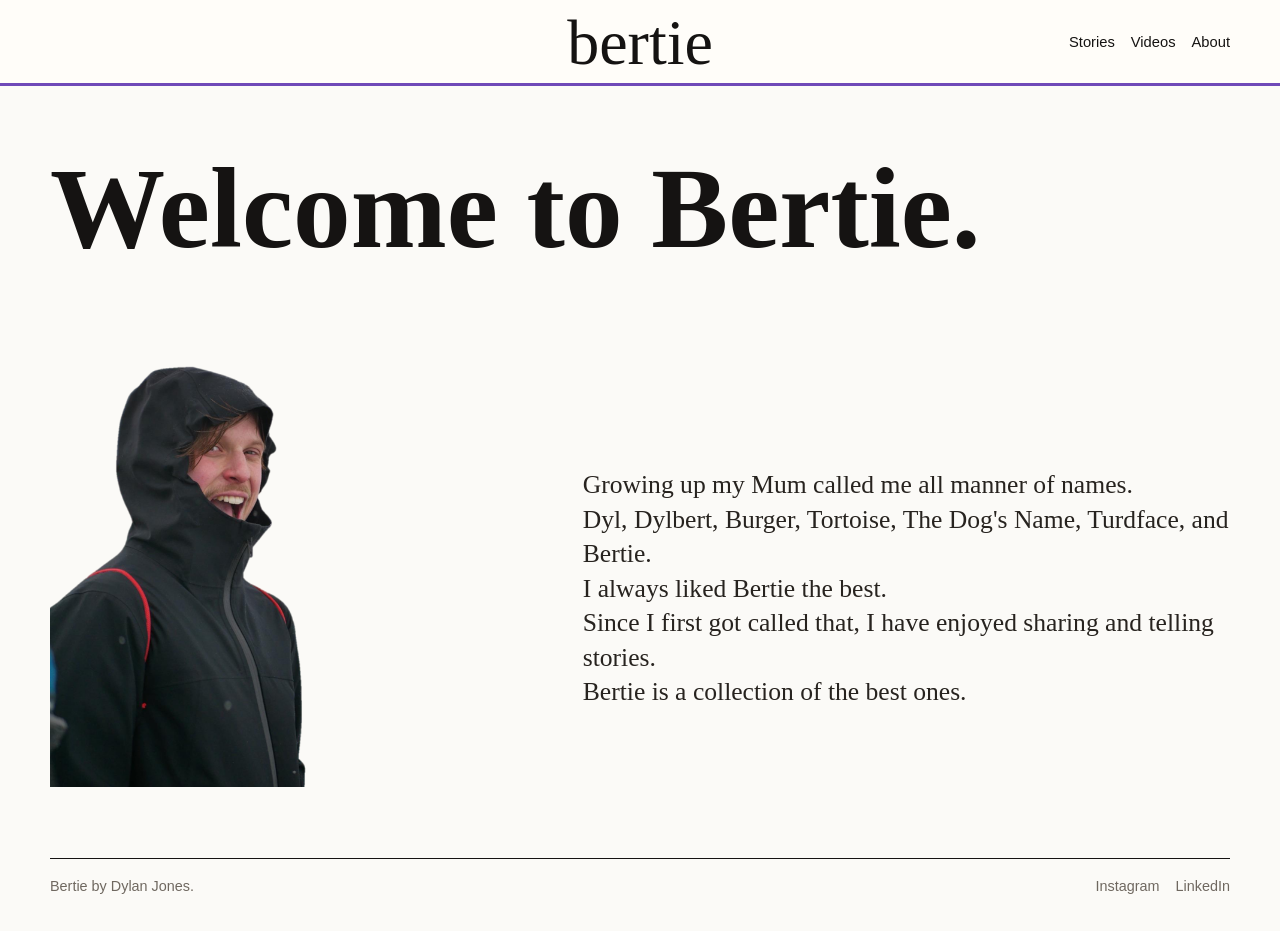
==== commit 0c5aaeb1: "Video" ====
--- a/about.html
+++ b/about.html
@@ -23,9 +23,21 @@
 
         <div class="about-copy">
           <p>
-            Growing up my Mum called me all manner of names. Dyl, Dylbert, Burger, Tortoise, The dog's name, Knobface, and Bertie. I always liked Bertie the best. Since I first got called that, I have enjoyed sharing and telling stories. Bertie is a collection of the best ones.
+            Growing up my Mum called me all manner of names.  
           </p>
-        </div>
+          <p>
+            Dyl, Dylbert, Burger, Tortoise, The Dog's Name, Turdface, and Bertie.
+          </p>
+          <p>
+             I always liked Bertie the best.
+          </p>
+          <p>
+            Since I first got called that, I have enjoyed sharing and telling stories.
+          </p>
+          <p>
+            Bertie is a collection of the best ones.
+          </p>
+           </div>
       </div>
     </main>
 
--- a/assets/css/site.css
+++ b/assets/css/site.css
@@ -284,6 +284,22 @@
   object-fit: cover;
 }
 
+.post-card__media::after,
+.video-card__media::before {
+  content: "Play";
+  position: absolute;
+  right: 0.75rem;
+  bottom: 0.75rem;
+  z-index: 1;
+  padding: 0.35rem 0.5rem;
+  background: rgb(21 19 18 / 0.74);
+  color: #fffdf9;
+  font-family: Arial, Helvetica, sans-serif;
+  font-size: 0.7rem;
+  font-weight: 800;
+  text-transform: uppercase;
+}
+
 .post-card h3 {
   margin: 0 0 0.55rem;
   font-size: clamp(1.45rem, 3vw, 2.6rem);
@@ -1179,6 +1195,11 @@
     overflow-wrap: anywhere;
   }
 
+  .post-card__media video,
+  .video-card__media video {
+    pointer-events: none;
+  }
+
   .site-footer {
     display: block;
   }
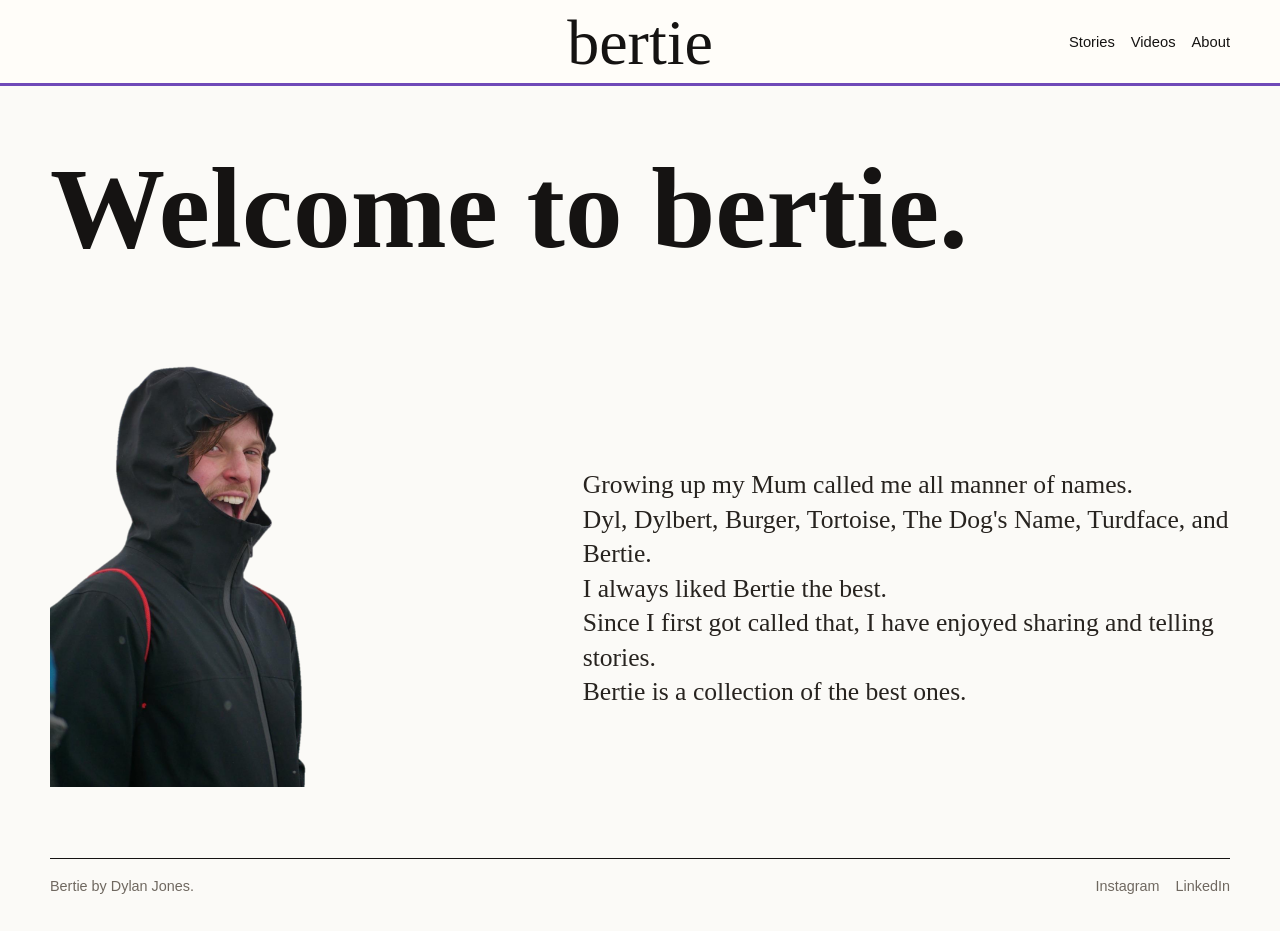
==== commit 95f247f7: "new Story" ====
--- a/about.html
+++ b/about.html
@@ -13,7 +13,7 @@
 
     <main class="about-page" id="main">
       <header class="about-hero">
-        <h1>Welcome to Bertie.</h1>
+        <h1>Welcome to bertie.</h1>
       </header>
 
       <div class="about-story">
@@ -25,15 +25,19 @@
           <p>
             Growing up my Mum called me all manner of names.  
           </p>
+
           <p>
             Dyl, Dylbert, Burger, Tortoise, The Dog's Name, Turdface, and Bertie.
           </p>
+
           <p>
              I always liked Bertie the best.
           </p>
+
           <p>
             Since I first got called that, I have enjoyed sharing and telling stories.
           </p>
+          
           <p>
             Bertie is a collection of the best ones.
           </p>
--- a/assets/css/site.css
+++ b/assets/css/site.css
@@ -573,16 +573,16 @@
     0 14px 28px rgb(21 19 18 / 0.08);
 }
 
-.js .story-card[data-reveal].is-visible.is-active {
-  transform: translateY(-2px);
-}
-
 .story-card a {
   display: grid;
   gap: 1rem;
   min-height: 100%;
   padding: clamp(0.85rem, 2vw, 1.1rem);
   text-decoration: none;
+}
+
+.js .story-card[data-reveal].is-visible.is-active {
+  transform: translateY(-2px);
 }
 
 .story-card img {
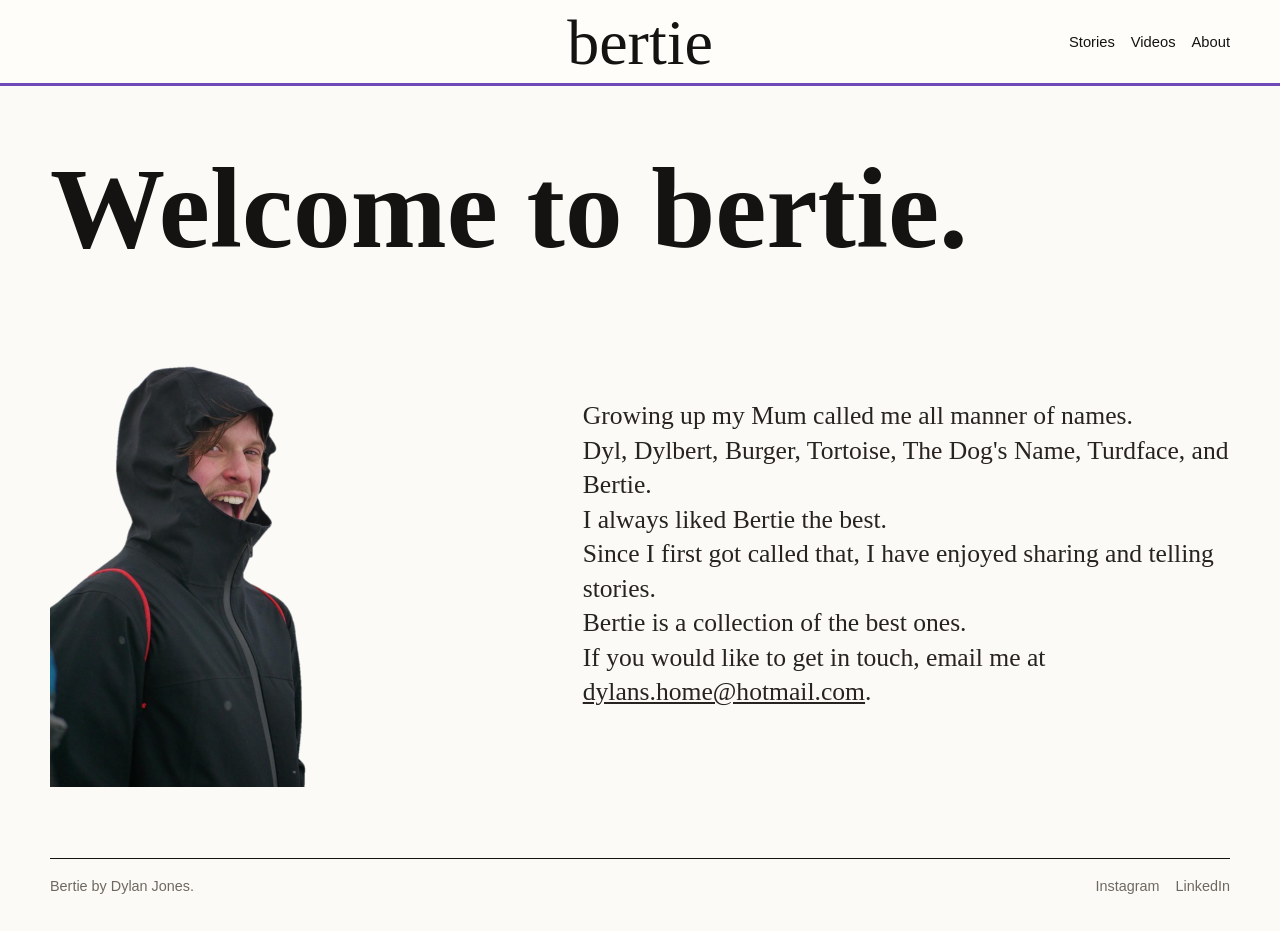
==== commit 5ef882d3: "minor changes" ====
--- a/about.html
+++ b/about.html
@@ -41,6 +41,11 @@
           <p>
             Bertie is a collection of the best ones.
           </p>
+          <p>
+            If you would like to get in touch, email me at
+            <a href="mailto:dylans.home@hotmail.com">dylans.home@hotmail.com</a>.
+          </p>
+
            </div>
       </div>
     </main>
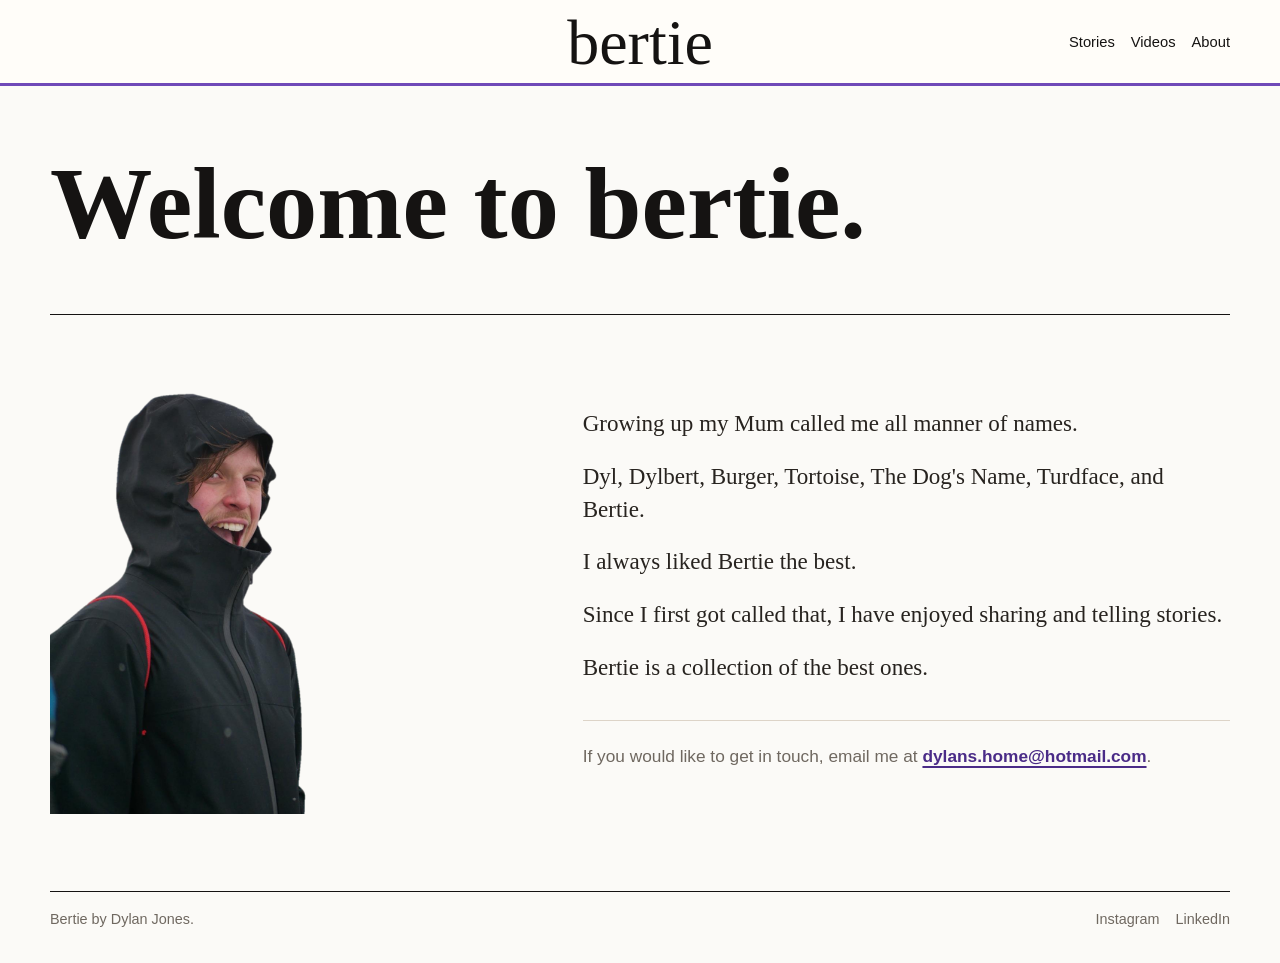
==== commit 866f0b02: "about email" ====
--- a/about.html
+++ b/about.html
@@ -37,16 +37,16 @@
           <p>
             Since I first got called that, I have enjoyed sharing and telling stories.
           </p>
-          
+
           <p>
             Bertie is a collection of the best ones.
           </p>
-          <p>
+
+          <p class="about-contact">
             If you would like to get in touch, email me at
             <a href="mailto:dylans.home@hotmail.com">dylans.home@hotmail.com</a>.
           </p>
-
-           </div>
+        </div>
       </div>
     </main>
 
--- a/assets/css/site.css
+++ b/assets/css/site.css
@@ -640,25 +640,26 @@
 
 .about-page {
   min-height: calc(100vh - 8rem);
-  padding: clamp(2.5rem, 6vw, 4.5rem) 0 0;
+  padding: clamp(2.5rem, 6vw, 4.5rem) 0 clamp(2.5rem, 6vw, 5rem);
 }
 
 .about-hero h1 {
-  max-width: 960px;
-  margin-bottom: clamp(2rem, 6vw, 5rem);
-  font-size: clamp(3.4rem, 9vw, 8rem);
-  line-height: 0.88;
+  max-width: 1040px;
+  margin: 0 0 clamp(2rem, 5vw, 4rem);
+  font-size: clamp(3rem, 8vw, 7.5rem);
+  line-height: 0.9;
 }
 
 .about-story {
   display: grid;
-  grid-template-columns: minmax(220px, 0.42fr) minmax(0, 0.58fr);
-  gap: clamp(1.5rem, 5vw, 4rem);
-  align-items: end;
+  grid-template-columns: minmax(240px, 0.42fr) minmax(0, 0.58fr);
+  gap: clamp(1.5rem, 5vw, 4.5rem);
+  align-items: center;
+  padding-top: clamp(1.5rem, 4vw, 3rem);
+  border-top: 1px solid var(--ink);
 }
 
 .about-story figure {
-  align-self: end;
   margin: 0;
 }
 
@@ -668,14 +669,33 @@
 }
 
 .about-copy {
-  padding-bottom: clamp(2rem, 6vw, 5rem);
+  display: grid;
+  gap: clamp(0.85rem, 1.8vw, 1.25rem);
+  max-width: 720px;
 }
 
 .about-copy p {
-  max-width: 720px;
-  margin-bottom: 0;
-  font-size: clamp(1.25rem, 2vw, 1.7rem);
-  line-height: 1.35;
+  margin: 0;
+  font-size: clamp(1.18rem, 1.8vw, 1.55rem);
+  line-height: 1.42;
+}
+
+.about-copy .about-contact {
+  margin-top: clamp(0.4rem, 1.5vw, 1rem);
+  padding-top: clamp(1rem, 2vw, 1.4rem);
+  border-top: 1px solid var(--line);
+  color: var(--muted);
+  font-family: Arial, Helvetica, sans-serif;
+  font-size: clamp(0.98rem, 1.4vw, 1.08rem);
+  line-height: 1.55;
+}
+
+.about-copy .about-contact a {
+  color: var(--accent-dark);
+  font-weight: 800;
+  text-decoration-thickness: 0.09em;
+  text-underline-offset: 0.22em;
+  overflow-wrap: anywhere;
 }
 
 .article-shell {
